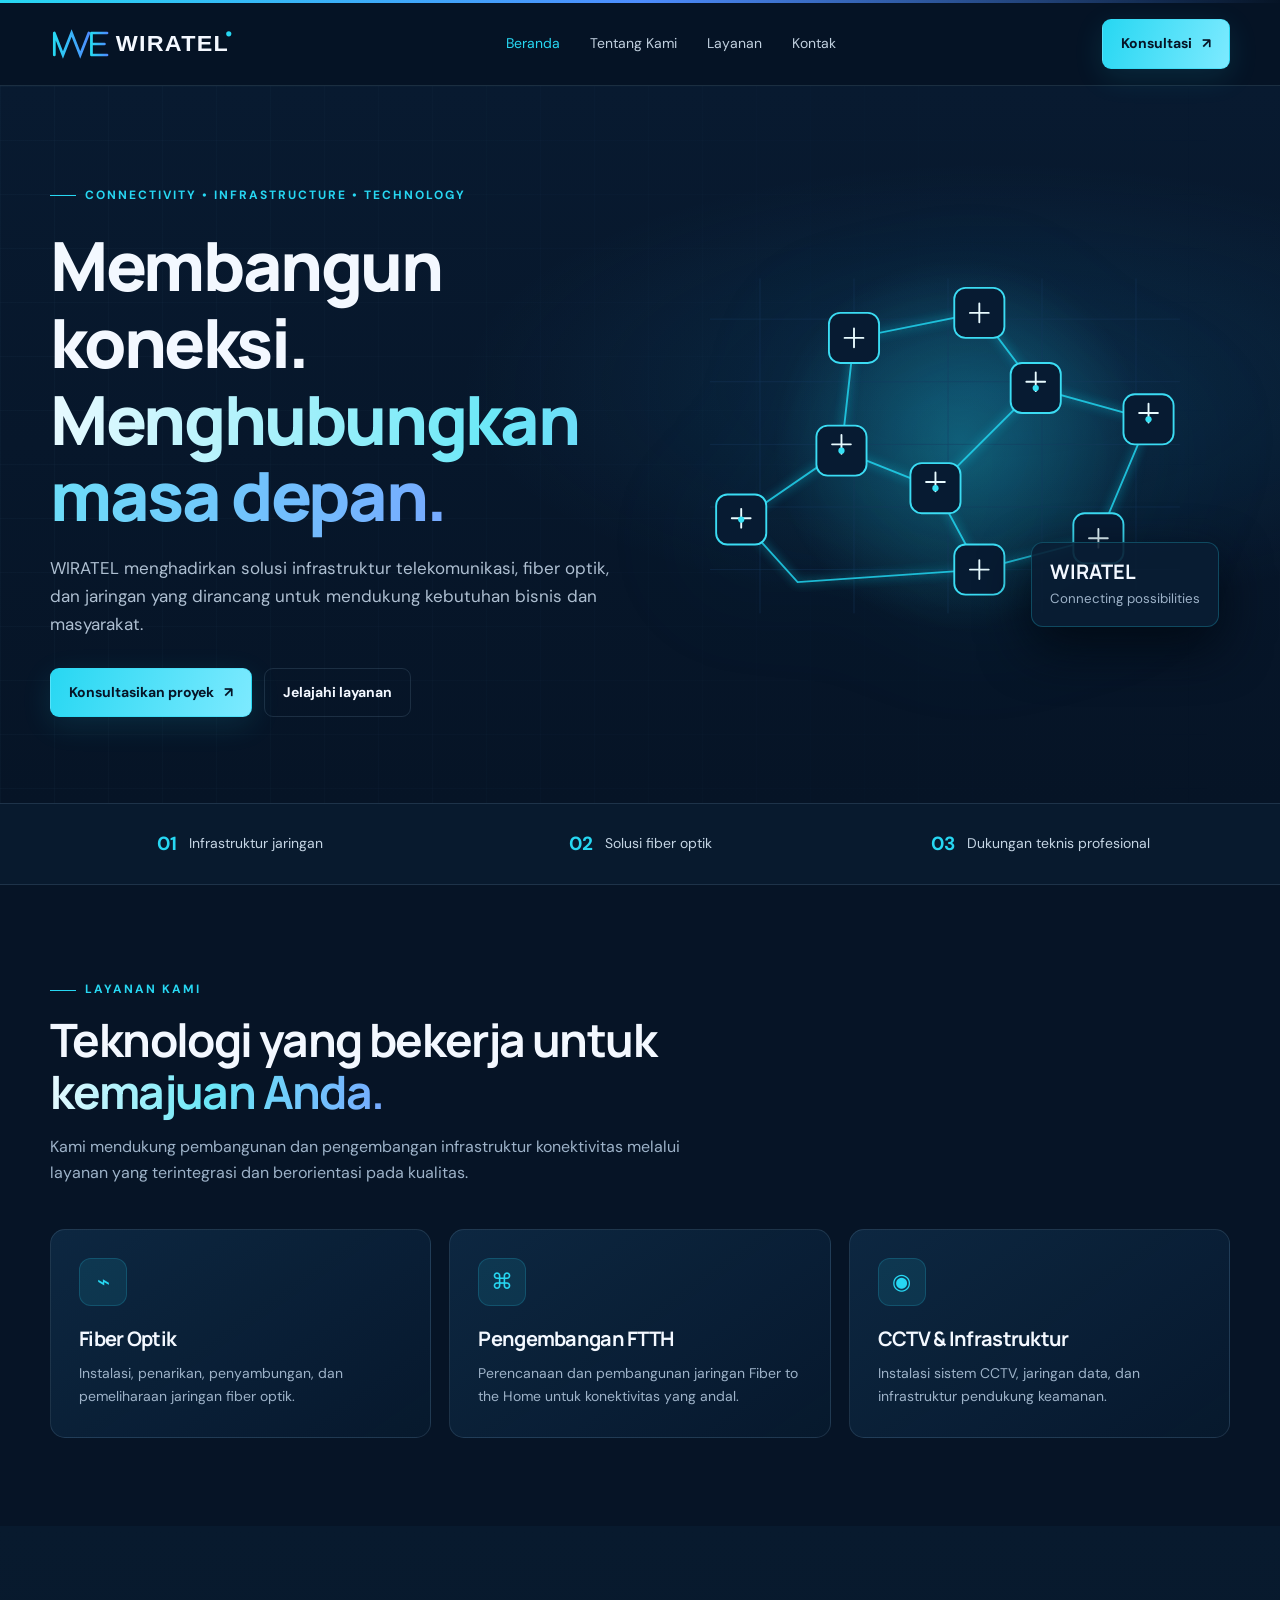
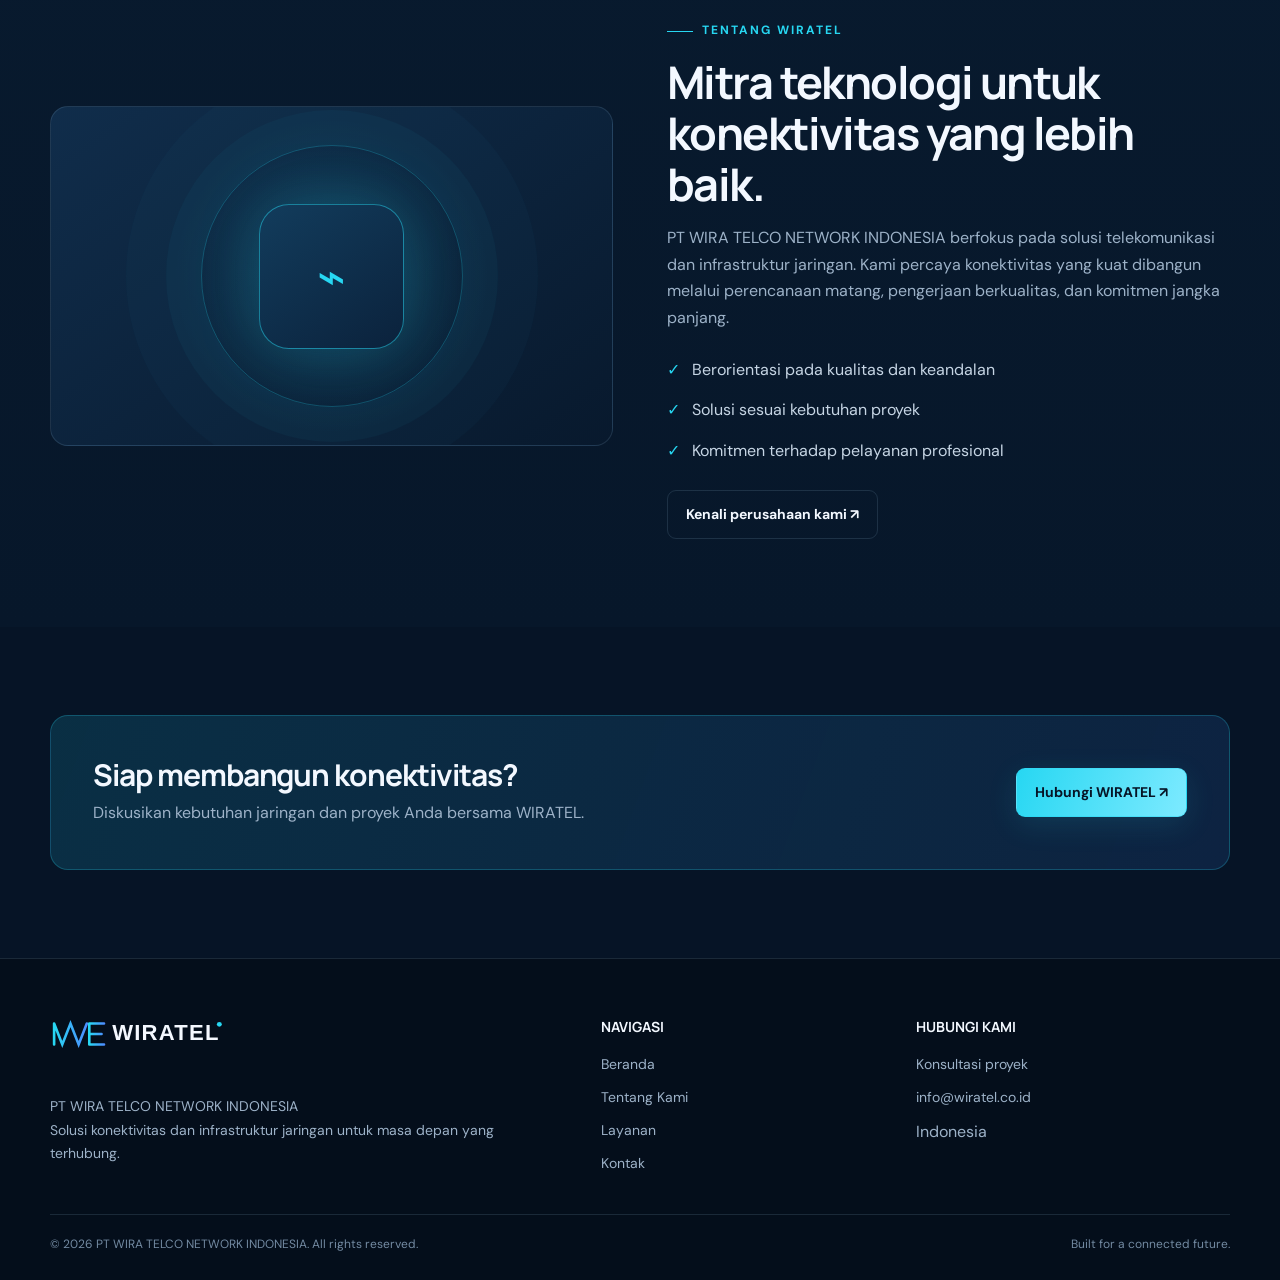
==== index.html @ cbdf46b2 "Add files via upload" ====
<!doctype html><html lang="id"><head><meta charset="utf-8"><meta name="viewport" content="width=device-width,initial-scale=1"><meta name="description" content="WIRATEL menyediakan solusi fiber optik, FTTH, CCTV, dan infrastruktur jaringan."><meta name="theme-color" content="#061426"><title>Beranda | WIRATEL</title><link rel="icon" href="assets/favicon.svg" type="image/svg+xml"><link rel="stylesheet" href="assets/style.css"></head><body><div class="topline"></div><header class="header"><div class="container nav"><a class="brand" href="index.html"><img src="assets/logo.svg" alt="WIRATEL"></a><nav class="navlinks" aria-label="Navigasi utama"><a class="active" href="index.html">Beranda</a><a class="" href="tentang-kami.html">Tentang Kami</a><a class="" href="layanan.html">Layanan</a><a class="" href="kontak.html">Kontak</a></nav><a class="nav-cta" href="kontak.html">Konsultasi <span>↗</span></a><button class="menu" aria-label="Buka menu" aria-expanded="false">☰</button></div></header><main><section class="hero"><div class="container hero-grid"><div><div class="eyebrow">Connectivity • Infrastructure • Technology</div><h1>Membangun koneksi.<br><span>Menghubungkan masa depan.</span></h1><p class="hero-copy">WIRATEL menghadirkan solusi infrastruktur telekomunikasi, fiber optik, dan jaringan yang dirancang untuk mendukung kebutuhan bisnis dan masyarakat.</p><div class="actions"><a class="btn" href="kontak.html">Konsultasikan proyek <span>↗</span></a><a class="btn secondary" href="layanan.html">Jelajahi layanan</a></div></div><div class="hero-art"><img src="assets/hero-network.svg" alt="Ilustrasi jaringan fiber optik dan konektivitas"><div class="float-card"><strong>WIRATEL</strong><small>Connecting possibilities</small></div></div></div></section><section class="trust"><div class="container trust-row"><div class="trust-item"><b>01</b><span>Infrastruktur jaringan</span></div><div class="trust-item"><b>02</b><span>Solusi fiber optik</span></div><div class="trust-item"><b>03</b><span>Dukungan teknis profesional</span></div></div></section><section class="section"><div class="container"><div class="section-head"><div class="eyebrow">Layanan kami</div><h2>Teknologi yang bekerja untuk <span class="gradient">kemajuan Anda.</span></h2><p>Kami mendukung pembangunan dan pengembangan infrastruktur konektivitas melalui layanan yang terintegrasi dan berorientasi pada kualitas.</p></div><div class="cards"><article class="service-card"><div class="iconbox">⌁</div><h3>Fiber Optik</h3><p>Instalasi, penarikan, penyambungan, dan pemeliharaan jaringan fiber optik.</p></article><article class="service-card"><div class="iconbox">⌘</div><h3>Pengembangan FTTH</h3><p>Perencanaan dan pembangunan jaringan Fiber to the Home untuk konektivitas yang andal.</p></article><article class="service-card"><div class="iconbox">◉</div><h3>CCTV & Infrastruktur</h3><p>Instalasi sistem CCTV, jaringan data, dan infrastruktur pendukung keamanan.</p></article></div></div></section><section class="section alt"><div class="container split"><div class="visual-panel"><div class="orbit">⌁</div></div><div><div class="eyebrow">Tentang WIRATEL</div><h2 style="font-size:clamp(32px,4vw,45px);margin:16px 0">Mitra teknologi untuk konektivitas yang lebih baik.</h2><p class="muted">PT WIRA TELCO NETWORK INDONESIA berfokus pada solusi telekomunikasi dan infrastruktur jaringan. Kami percaya konektivitas yang kuat dibangun melalui perencanaan matang, pengerjaan berkualitas, dan komitmen jangka panjang.</p><div class="checklist"><div class="check"><i>✓</i><span>Berorientasi pada kualitas dan keandalan</span></div><div class="check"><i>✓</i><span>Solusi sesuai kebutuhan proyek</span></div><div class="check"><i>✓</i><span>Komitmen terhadap pelayanan profesional</span></div></div><a class="btn secondary" href="tentang-kami.html">Kenali perusahaan kami ↗</a></div></div></section><section class="section"><div class="container"><div class="cta-band"><div><h2>Siap membangun konektivitas?</h2><p>Diskusikan kebutuhan jaringan dan proyek Anda bersama WIRATEL.</p></div><a class="btn" href="kontak.html">Hubungi WIRATEL ↗</a></div></div></section></main><footer class="footer"><div class="container"><div class="footer-grid"><div><img class="footer-logo" src="assets/logo.svg" alt="WIRATEL"><p>PT WIRA TELCO NETWORK INDONESIA<br>Solusi konektivitas dan infrastruktur jaringan untuk masa depan yang terhubung.</p></div><div><h4>NAVIGASI</h4><div class="footer-links"><a href="index.html">Beranda</a><a href="tentang-kami.html">Tentang Kami</a><a href="layanan.html">Layanan</a><a href="kontak.html">Kontak</a></div></div><div><h4>HUBUNGI KAMI</h4><div class="footer-links"><a href="kontak.html">Konsultasi proyek</a><a href="mailto:info@wiratel.co.id">info@wiratel.co.id</a><span class="muted">Indonesia</span></div></div></div><div class="copyright"><span>© <span data-year></span> PT WIRA TELCO NETWORK INDONESIA. All rights reserved.</span><span>Built for a connected future.</span></div></div></footer><script src="assets/script.js"></script></body></html>
---- assets/style.css ----
@import url('https://fonts.googleapis.com/css2?family=DM+Sans:wght@400;500;600;700&family=Manrope:wght@400;500;600;700;800&display=swap');
:root{--bg:#061426;--bg2:#091d34;--panel:#0d2540;--line:rgba(164,205,235,.14);--text:#f3f8ff;--muted:#9db2c8;--cyan:#27d7f2;--blue:#4d8dff;--max:1180px}
*{box-sizing:border-box}html{scroll-behavior:smooth}body{margin:0;background:var(--bg);color:var(--text);font-family:'DM Sans',sans-serif;line-height:1.65}a{color:inherit;text-decoration:none}button{font:inherit}.container{width:min(var(--max),calc(100% - 44px));margin:auto}.topline{height:3px;background:linear-gradient(90deg,var(--cyan),var(--blue),transparent)}.header{position:sticky;top:0;z-index:20;background:rgba(6,20,38,.88);backdrop-filter:blur(18px);border-bottom:1px solid var(--line)}.nav{height:82px;display:flex;align-items:center;justify-content:space-between;gap:24px}.brand img{width:190px;display:block}.navlinks{display:flex;align-items:center;gap:30px;color:#c1d0df;font-size:14px}.navlinks a{transition:.2s}.navlinks a:hover,.navlinks a.active{color:var(--cyan)}.nav-cta,.btn{display:inline-flex;align-items:center;justify-content:center;gap:10px;border:1px solid rgba(39,215,242,.42);border-radius:9px;padding:12px 18px;color:#061426;background:linear-gradient(110deg,var(--cyan),#7deaff);font-weight:700;font-size:14px;box-shadow:0 8px 30px rgba(39,215,242,.12);transition:.25s}.nav-cta:hover,.btn:hover{transform:translateY(-2px);box-shadow:0 12px 32px rgba(39,215,242,.2)}.btn.secondary{background:transparent;color:var(--text);border-color:var(--line);box-shadow:none}.menu{display:none;background:none;border:1px solid var(--line);color:white;border-radius:8px;padding:9px}.hero{position:relative;overflow:hidden;padding:92px 0 86px;background:radial-gradient(ellipse at 78% 42%,rgba(23,110,163,.22),transparent 38%),linear-gradient(180deg,#081a30,#061426)}.hero:before{content:"";position:absolute;inset:0;background-image:linear-gradient(rgba(115,169,210,.035) 1px,transparent 1px),linear-gradient(90deg,rgba(115,169,210,.035) 1px,transparent 1px);background-size:54px 54px;mask-image:linear-gradient(90deg,black,transparent)}.hero-grid{position:relative;display:grid;grid-template-columns:1.02fr .98fr;align-items:center;gap:28px}.eyebrow{display:inline-flex;align-items:center;gap:9px;color:var(--cyan);font-size:12px;letter-spacing:2px;text-transform:uppercase;font-weight:700}.eyebrow:before{content:"";width:26px;height:1px;background:var(--cyan)}h1,h2,h3{font-family:'Manrope',sans-serif;line-height:1.13;margin:0 0 20px;letter-spacing:-.035em}h1{font-size:clamp(42px,5.3vw,68px);font-weight:800;margin-top:22px}h1 span,.gradient{background:linear-gradient(100deg,#eafaff 0%,#6be8f7 48%,#76a9ff 100%);-webkit-background-clip:text;background-clip:text;color:transparent}.hero-copy{font-size:17px;color:#aebfd1;max-width:570px;margin:0 0 30px}.actions{display:flex;flex-wrap:wrap;gap:12px}.hero-art{position:relative}.hero-art img{width:100%;display:block;filter:drop-shadow(0 20px 60px rgba(20,175,220,.13))}.float-card{position:absolute;right:2%;bottom:6%;padding:15px 18px;background:rgba(9,29,52,.9);border:1px solid rgba(39,215,242,.24);border-radius:12px;box-shadow:0 20px 50px #020b16}.float-card strong{display:block;font:700 20px Manrope}.float-card small{color:var(--muted)}.trust{border-top:1px solid var(--line);border-bottom:1px solid var(--line);background:#081a2e}.trust-row{display:grid;grid-template-columns:repeat(3,1fr);gap:20px;padding:24px 0}.trust-item{display:flex;align-items:center;justify-content:center;gap:12px;color:#c5d5e4;font-size:14px}.trust-item b{color:var(--cyan);font-size:19px}.section{padding:88px 0}.section.alt{background:linear-gradient(180deg,#081a2e,#07172a)}.section-head{max-width:680px;margin-bottom:42px}.section-head h2{font-size:clamp(32px,4vw,46px);margin:14px 0}.section-head p,.muted{color:var(--muted)}.cards{display:grid;grid-template-columns:repeat(3,1fr);gap:18px}.service-card,.value-card{padding:28px;border:1px solid var(--line);border-radius:15px;background:linear-gradient(145deg,rgba(16,47,76,.72),rgba(8,27,48,.7));transition:.25s}.service-card:hover,.value-card:hover{transform:translateY(-5px);border-color:rgba(39,215,242,.45);box-shadow:0 20px 45px rgba(0,0,0,.18)}.iconbox{width:48px;height:48px;border-radius:12px;display:grid;place-items:center;color:var(--cyan);background:rgba(39,215,242,.1);border:1px solid rgba(39,215,242,.18);font-size:22px;margin-bottom:22px}.service-card h3,.value-card h3{font-size:20px;margin-bottom:12px}.service-card p,.value-card p{color:var(--muted);font-size:14px;margin:0}.split{display:grid;grid-template-columns:1fr 1fr;gap:54px;align-items:center}.visual-panel{min-height:340px;border-radius:18px;border:1px solid var(--line);background:radial-gradient(circle at 50% 50%,rgba(39,215,242,.16),transparent 48%),linear-gradient(145deg,#102d4b,#08192d);display:grid;place-items:center;position:relative;overflow:hidden}.visual-panel:after{content:"";position:absolute;width:260px;height:260px;border:1px solid rgba(39,215,242,.25);border-radius:50%;box-shadow:0 0 0 35px rgba(39,215,242,.035),0 0 0 75px rgba(39,215,242,.025)}.orbit{z-index:1;width:145px;height:145px;border-radius:30px;display:grid;place-items:center;background:linear-gradient(145deg,#123c5c,#0b223c);border:1px solid rgba(39,215,242,.5);box-shadow:0 0 65px rgba(39,215,242,.2);font-size:48px;color:var(--cyan)}.checklist{display:grid;gap:14px;margin:26px 0}.check{display:flex;gap:12px;color:#c6d5e4}.check i{font-style:normal;color:var(--cyan)}.page-hero{padding:76px 0 68px;background:radial-gradient(ellipse at 80% 0%,rgba(31,136,180,.2),transparent 42%),#081a30;border-bottom:1px solid var(--line)}.page-hero h1{font-size:clamp(38px,5vw,58px);margin:16px 0}.page-hero p{max-width:690px;color:var(--muted);font-size:17px}.about-grid{display:grid;grid-template-columns:1.1fr .9fr;gap:45px;align-items:start}.stats{display:grid;grid-template-columns:repeat(2,1fr);gap:12px}.stat{padding:23px;border:1px solid var(--line);border-radius:12px;background:rgba(13,37,64,.65)}.stat strong{display:block;color:var(--cyan);font:800 27px Manrope}.stat span{font-size:13px;color:var(--muted)}.contact-grid{display:grid;grid-template-columns:.9fr 1.1fr;gap:22px}.contact-panel{padding:30px;border:1px solid var(--line);border-radius:15px;background:linear-gradient(145deg,#0d2945,#081a2e)}.contact-line{padding:16px 0;border-bottom:1px solid var(--line)}.contact-line:last-child{border:0}.contact-line small{display:block;color:var(--muted);margin-bottom:4px}.contact-line a{color:var(--cyan)}.cta-band{padding:42px;border-radius:18px;background:linear-gradient(110deg,rgba(23,133,165,.24),rgba(50,104,190,.18));border:1px solid rgba(39,215,242,.24);display:flex;align-items:center;justify-content:space-between;gap:25px}.cta-band h2{font-size:30px;margin:0 0 8px}.cta-band p{margin:0;color:var(--muted)}.footer{padding:54px 0 25px;background:#040e1b;border-top:1px solid var(--line)}.footer-grid{display:grid;grid-template-columns:1.3fr .7fr .8fr;gap:40px;padding-bottom:35px}.footer-logo{width:180px;margin-bottom:18px}.footer p,.footer a{color:var(--muted);font-size:14px}.footer h4{font:700 14px Manrope;margin:4px 0 17px}.footer-links{display:grid;gap:10px}.copyright{border-top:1px solid var(--line);padding-top:20px;color:#738aa2;font-size:12px;display:flex;justify-content:space-between;gap:15px}.mobile-only{display:none}
@media(max-width:850px){.navlinks{gap:16px}.nav-cta{display:none}.hero-grid,.split,.about-grid,.contact-grid{grid-template-columns:1fr}.hero{padding:68px 0}.hero-art{max-width:620px;margin:0 auto}.cards{grid-template-columns:repeat(2,1fr)}.footer-grid{grid-template-columns:1fr 1fr}.footer-grid>div:first-child{grid-column:1/-1}}
@media(max-width:620px){.container{width:min(100% - 32px,var(--max))}.nav{height:70px}.brand img{width:160px}.menu{display:block}.navlinks{display:none;position:absolute;top:70px;left:0;right:0;padding:18px 22px 22px;background:#07182b;border-bottom:1px solid var(--line);flex-direction:column;align-items:flex-start;gap:16px}.navlinks.open{display:flex}.hero{padding:55px 0 50px}h1{font-size:43px}.hero-copy{font-size:15px}.trust-row{grid-template-columns:1fr;gap:13px}.trust-item{justify-content:flex-start}.section{padding:64px 0}.cards{grid-template-columns:1fr}.cta-band{padding:28px;align-items:flex-start;flex-direction:column}.footer-grid{grid-template-columns:1fr}.footer-grid>div:first-child{grid-column:auto}.copyright{flex-direction:column}.stats{grid-template-columns:1fr 1fr}}
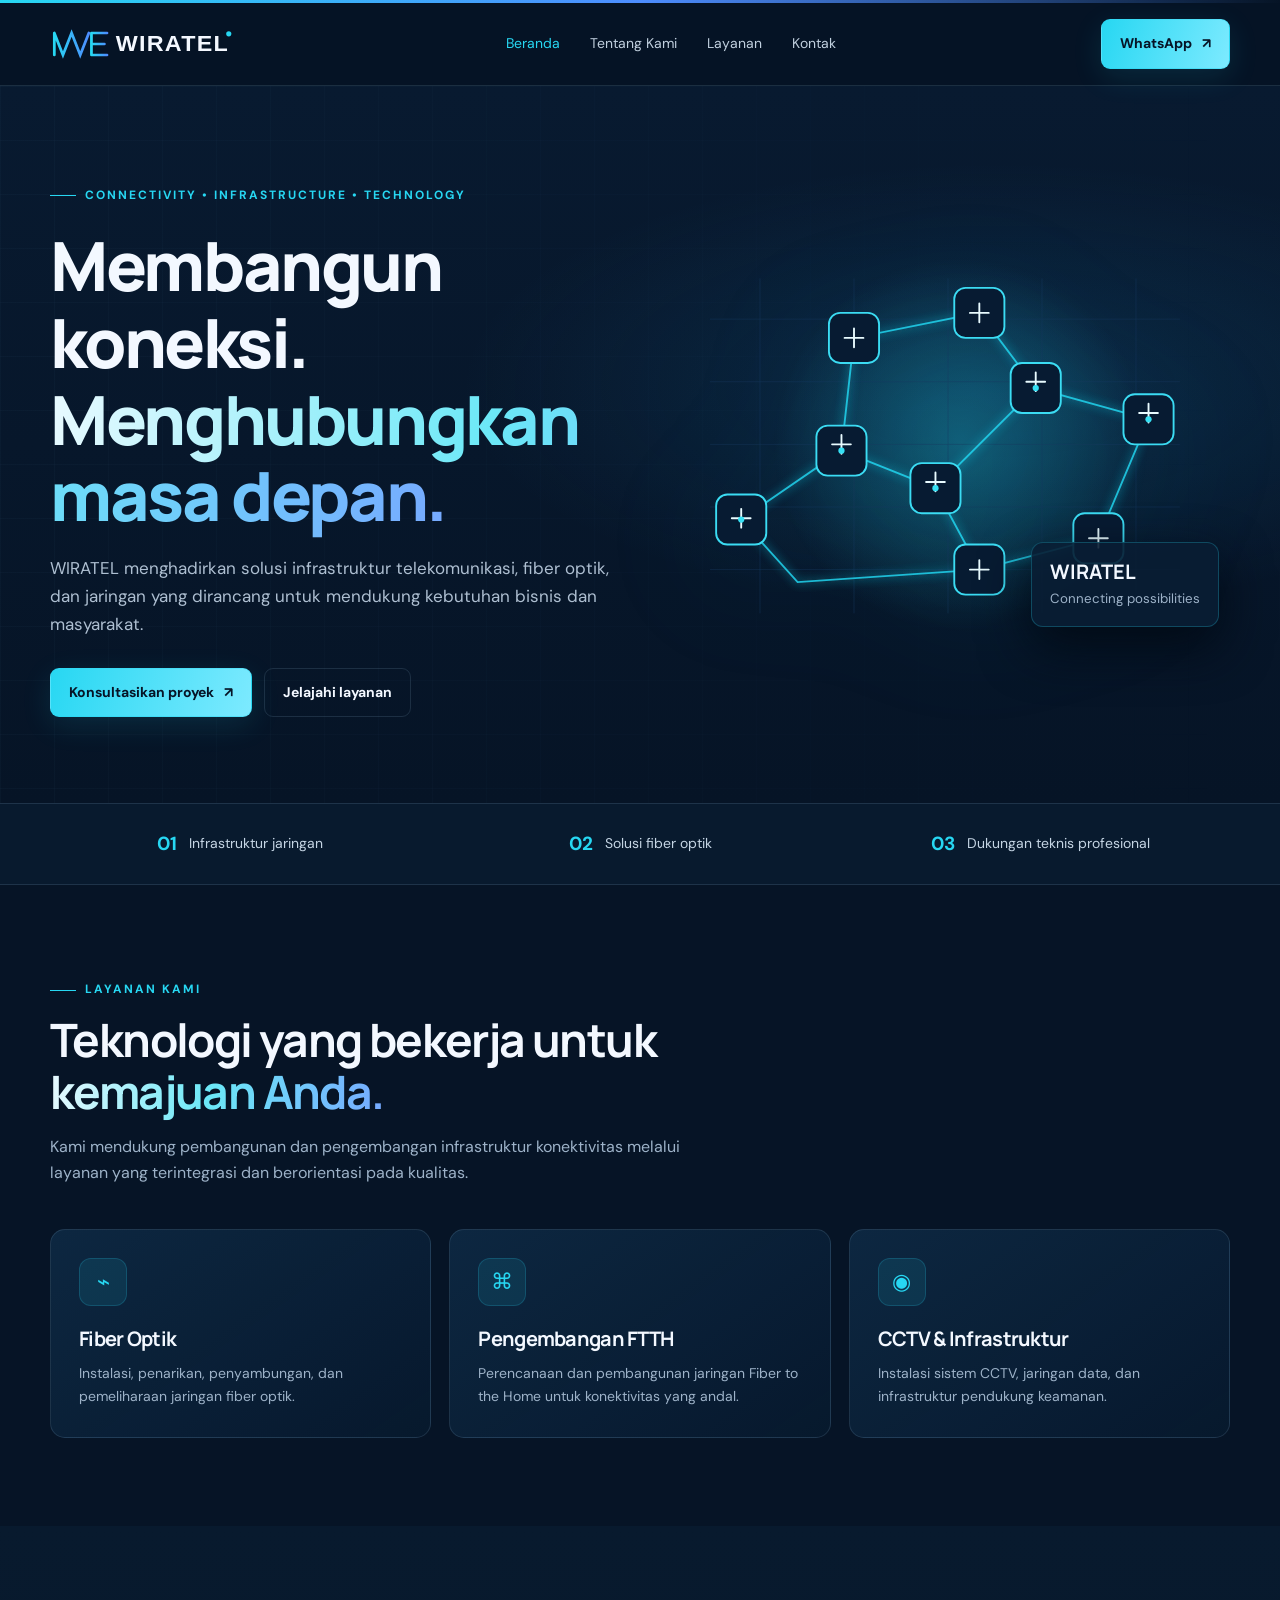
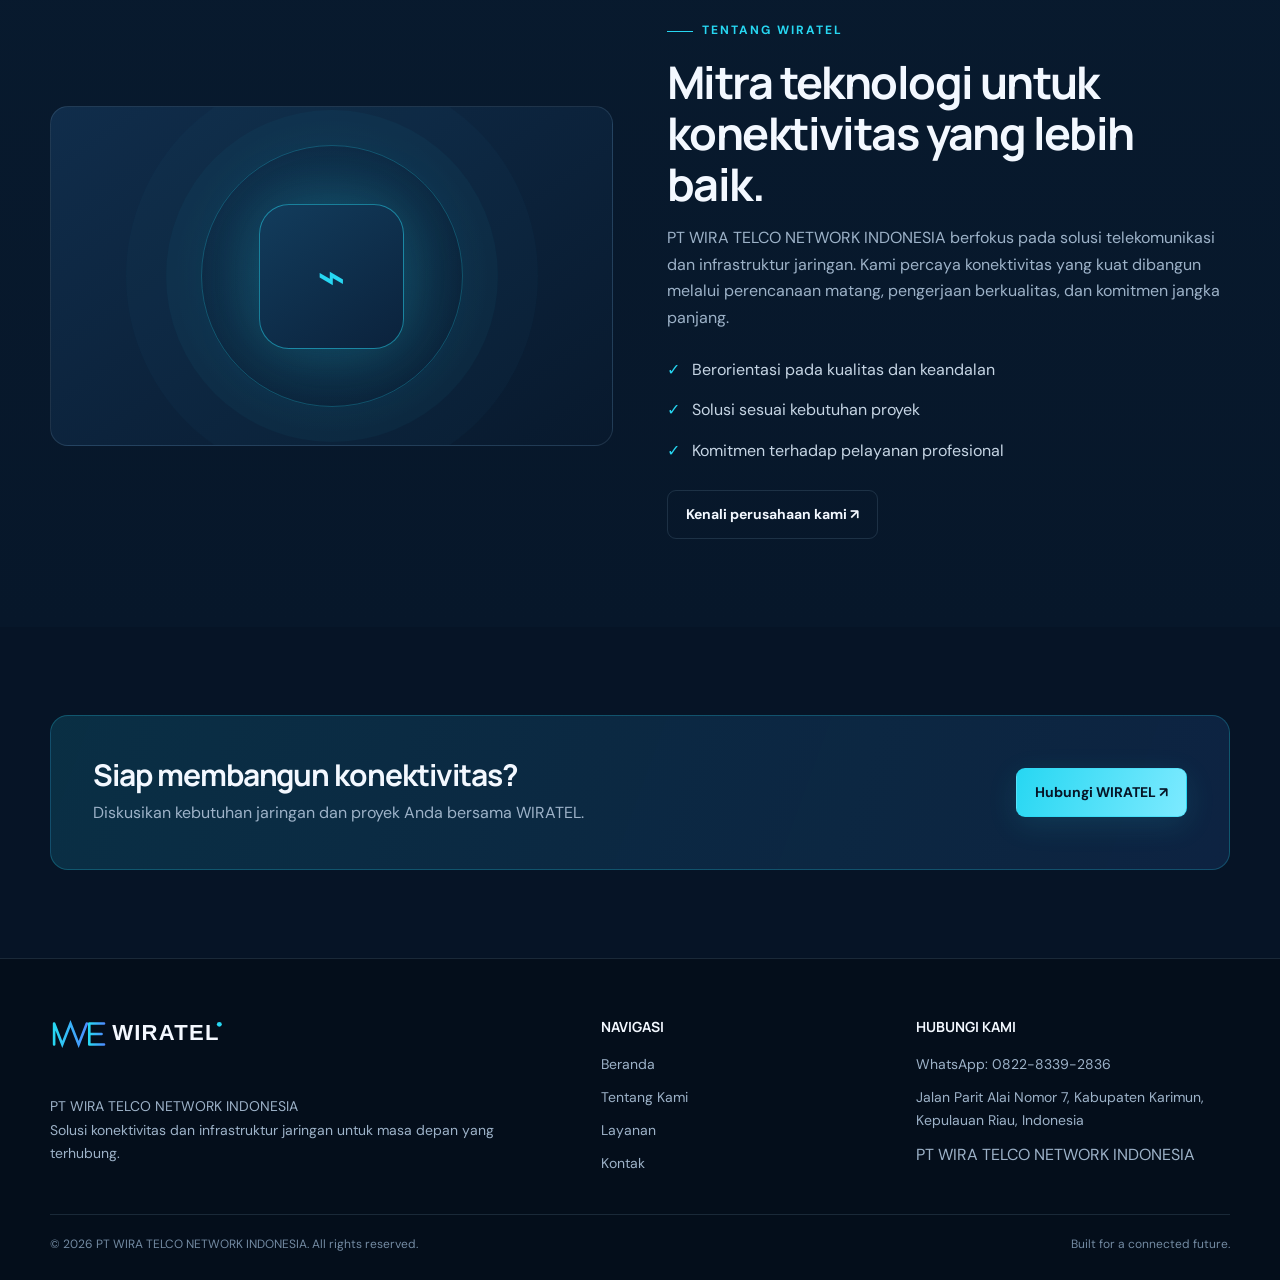
==== commit ffd05a99: "Add files via upload" ====
--- a/index.html
+++ b/index.html
@@ -1 +1 @@
-<!doctype html><html lang="id"><head><meta charset="utf-8"><meta name="viewport" content="width=device-width,initial-scale=1"><meta name="description" content="WIRATEL menyediakan solusi fiber optik, FTTH, CCTV, dan infrastruktur jaringan."><meta name="theme-color" content="#061426"><title>Beranda | WIRATEL</title><link rel="icon" href="assets/favicon.svg" type="image/svg+xml"><link rel="stylesheet" href="assets/style.css"></head><body><div class="topline"></div><header class="header"><div class="container nav"><a class="brand" href="index.html"><img src="assets/logo.svg" alt="WIRATEL"></a><nav class="navlinks" aria-label="Navigasi utama"><a class="active" href="index.html">Beranda</a><a class="" href="tentang-kami.html">Tentang Kami</a><a class="" href="layanan.html">Layanan</a><a class="" href="kontak.html">Kontak</a></nav><a class="nav-cta" href="kontak.html">Konsultasi <span>↗</span></a><button class="menu" aria-label="Buka menu" aria-expanded="false">☰</button></div></header><main><section class="hero"><div class="container hero-grid"><div><div class="eyebrow">Connectivity • Infrastructure • Technology</div><h1>Membangun koneksi.<br><span>Menghubungkan masa depan.</span></h1><p class="hero-copy">WIRATEL menghadirkan solusi infrastruktur telekomunikasi, fiber optik, dan jaringan yang dirancang untuk mendukung kebutuhan bisnis dan masyarakat.</p><div class="actions"><a class="btn" href="kontak.html">Konsultasikan proyek <span>↗</span></a><a class="btn secondary" href="layanan.html">Jelajahi layanan</a></div></div><div class="hero-art"><img src="assets/hero-network.svg" alt="Ilustrasi jaringan fiber optik dan konektivitas"><div class="float-card"><strong>WIRATEL</strong><small>Connecting possibilities</small></div></div></div></section><section class="trust"><div class="container trust-row"><div class="trust-item"><b>01</b><span>Infrastruktur jaringan</span></div><div class="trust-item"><b>02</b><span>Solusi fiber optik</span></div><div class="trust-item"><b>03</b><span>Dukungan teknis profesional</span></div></div></section><section class="section"><div class="container"><div class="section-head"><div class="eyebrow">Layanan kami</div><h2>Teknologi yang bekerja untuk <span class="gradient">kemajuan Anda.</span></h2><p>Kami mendukung pembangunan dan pengembangan infrastruktur konektivitas melalui layanan yang terintegrasi dan berorientasi pada kualitas.</p></div><div class="cards"><article class="service-card"><div class="iconbox">⌁</div><h3>Fiber Optik</h3><p>Instalasi, penarikan, penyambungan, dan pemeliharaan jaringan fiber optik.</p></article><article class="service-card"><div class="iconbox">⌘</div><h3>Pengembangan FTTH</h3><p>Perencanaan dan pembangunan jaringan Fiber to the Home untuk konektivitas yang andal.</p></article><article class="service-card"><div class="iconbox">◉</div><h3>CCTV & Infrastruktur</h3><p>Instalasi sistem CCTV, jaringan data, dan infrastruktur pendukung keamanan.</p></article></div></div></section><section class="section alt"><div class="container split"><div class="visual-panel"><div class="orbit">⌁</div></div><div><div class="eyebrow">Tentang WIRATEL</div><h2 style="font-size:clamp(32px,4vw,45px);margin:16px 0">Mitra teknologi untuk konektivitas yang lebih baik.</h2><p class="muted">PT WIRA TELCO NETWORK INDONESIA berfokus pada solusi telekomunikasi dan infrastruktur jaringan. Kami percaya konektivitas yang kuat dibangun melalui perencanaan matang, pengerjaan berkualitas, dan komitmen jangka panjang.</p><div class="checklist"><div class="check"><i>✓</i><span>Berorientasi pada kualitas dan keandalan</span></div><div class="check"><i>✓</i><span>Solusi sesuai kebutuhan proyek</span></div><div class="check"><i>✓</i><span>Komitmen terhadap pelayanan profesional</span></div></div><a class="btn secondary" href="tentang-kami.html">Kenali perusahaan kami ↗</a></div></div></section><section class="section"><div class="container"><div class="cta-band"><div><h2>Siap membangun konektivitas?</h2><p>Diskusikan kebutuhan jaringan dan proyek Anda bersama WIRATEL.</p></div><a class="btn" href="kontak.html">Hubungi WIRATEL ↗</a></div></div></section></main><footer class="footer"><div class="container"><div class="footer-grid"><div><img class="footer-logo" src="assets/logo.svg" alt="WIRATEL"><p>PT WIRA TELCO NETWORK INDONESIA<br>Solusi konektivitas dan infrastruktur jaringan untuk masa depan yang terhubung.</p></div><div><h4>NAVIGASI</h4><div class="footer-links"><a href="index.html">Beranda</a><a href="tentang-kami.html">Tentang Kami</a><a href="layanan.html">Layanan</a><a href="kontak.html">Kontak</a></div></div><div><h4>HUBUNGI KAMI</h4><div class="footer-links"><a href="kontak.html">Konsultasi proyek</a><a href="mailto:info@wiratel.co.id">info@wiratel.co.id</a><span class="muted">Indonesia</span></div></div></div><div class="copyright"><span>© <span data-year></span> PT WIRA TELCO NETWORK INDONESIA. All rights reserved.</span><span>Built for a connected future.</span></div></div></footer><script src="assets/script.js"></script></body></html>+<!doctype html><html lang="id"><head><meta charset="utf-8"><meta name="viewport" content="width=device-width,initial-scale=1"><meta name="description" content="WIRATEL menyediakan solusi fiber optik, FTTH, CCTV, dan infrastruktur jaringan."><meta name="theme-color" content="#061426"><title>Beranda | WIRATEL</title><link rel="icon" href="assets/favicon.svg" type="image/svg+xml"><link rel="stylesheet" href="assets/style.css"></head><body><div class="topline"></div><header class="header"><div class="container nav"><a class="brand" href="index.html"><img src="assets/logo.svg" alt="WIRATEL"></a><nav class="navlinks" aria-label="Navigasi utama"><a class="active" href="index.html">Beranda</a><a class="" href="tentang-kami.html">Tentang Kami</a><a class="" href="layanan.html">Layanan</a><a class="" href="kontak.html">Kontak</a></nav><a class="nav-cta" href="https://wa.me/6282283392836" target="_blank" rel="noopener">WhatsApp <span>↗</span></a><button class="menu" aria-label="Buka menu" aria-expanded="false">☰</button></div></header><main><section class="hero"><div class="container hero-grid"><div><div class="eyebrow">Connectivity • Infrastructure • Technology</div><h1>Membangun koneksi.<br><span>Menghubungkan masa depan.</span></h1><p class="hero-copy">WIRATEL menghadirkan solusi infrastruktur telekomunikasi, fiber optik, dan jaringan yang dirancang untuk mendukung kebutuhan bisnis dan masyarakat.</p><div class="actions"><a class="btn" href="kontak.html">Konsultasikan proyek <span>↗</span></a><a class="btn secondary" href="layanan.html">Jelajahi layanan</a></div></div><div class="hero-art"><img src="assets/hero-network.svg" alt="Ilustrasi jaringan fiber optik dan konektivitas"><div class="float-card"><strong>WIRATEL</strong><small>Connecting possibilities</small></div></div></div></section><section class="trust"><div class="container trust-row"><div class="trust-item"><b>01</b><span>Infrastruktur jaringan</span></div><div class="trust-item"><b>02</b><span>Solusi fiber optik</span></div><div class="trust-item"><b>03</b><span>Dukungan teknis profesional</span></div></div></section><section class="section"><div class="container"><div class="section-head"><div class="eyebrow">Layanan kami</div><h2>Teknologi yang bekerja untuk <span class="gradient">kemajuan Anda.</span></h2><p>Kami mendukung pembangunan dan pengembangan infrastruktur konektivitas melalui layanan yang terintegrasi dan berorientasi pada kualitas.</p></div><div class="cards"><article class="service-card"><div class="iconbox">⌁</div><h3>Fiber Optik</h3><p>Instalasi, penarikan, penyambungan, dan pemeliharaan jaringan fiber optik.</p></article><article class="service-card"><div class="iconbox">⌘</div><h3>Pengembangan FTTH</h3><p>Perencanaan dan pembangunan jaringan Fiber to the Home untuk konektivitas yang andal.</p></article><article class="service-card"><div class="iconbox">◉</div><h3>CCTV & Infrastruktur</h3><p>Instalasi sistem CCTV, jaringan data, dan infrastruktur pendukung keamanan.</p></article></div></div></section><section class="section alt"><div class="container split"><div class="visual-panel"><div class="orbit">⌁</div></div><div><div class="eyebrow">Tentang WIRATEL</div><h2 style="font-size:clamp(32px,4vw,45px);margin:16px 0">Mitra teknologi untuk konektivitas yang lebih baik.</h2><p class="muted">PT WIRA TELCO NETWORK INDONESIA berfokus pada solusi telekomunikasi dan infrastruktur jaringan. Kami percaya konektivitas yang kuat dibangun melalui perencanaan matang, pengerjaan berkualitas, dan komitmen jangka panjang.</p><div class="checklist"><div class="check"><i>✓</i><span>Berorientasi pada kualitas dan keandalan</span></div><div class="check"><i>✓</i><span>Solusi sesuai kebutuhan proyek</span></div><div class="check"><i>✓</i><span>Komitmen terhadap pelayanan profesional</span></div></div><a class="btn secondary" href="tentang-kami.html">Kenali perusahaan kami ↗</a></div></div></section><section class="section"><div class="container"><div class="cta-band"><div><h2>Siap membangun konektivitas?</h2><p>Diskusikan kebutuhan jaringan dan proyek Anda bersama WIRATEL.</p></div><a class="btn" href="kontak.html">Hubungi WIRATEL ↗</a></div></div></section></main><footer class="footer"><div class="container"><div class="footer-grid"><div><img class="footer-logo" src="assets/logo.svg" alt="WIRATEL"><p>PT WIRA TELCO NETWORK INDONESIA<br>Solusi konektivitas dan infrastruktur jaringan untuk masa depan yang terhubung.</p></div><div><h4>NAVIGASI</h4><div class="footer-links"><a href="index.html">Beranda</a><a href="tentang-kami.html">Tentang Kami</a><a href="layanan.html">Layanan</a><a href="kontak.html">Kontak</a></div></div><div><h4>HUBUNGI KAMI</h4><div class="footer-links"><a href="https://wa.me/6282283392836" target="_blank" rel="noopener">WhatsApp: 0822-8339-2836</a><a href="kontak.html">Jalan Parit Alai Nomor 7, Kabupaten Karimun, Kepulauan Riau, Indonesia</a><span class="muted">PT WIRA TELCO NETWORK INDONESIA</span></div></div></div><div class="copyright"><span>© <span data-year></span> PT WIRA TELCO NETWORK INDONESIA. All rights reserved.</span><span>Built for a connected future.</span></div></div></footer><script src="assets/script.js"></script></body></html>
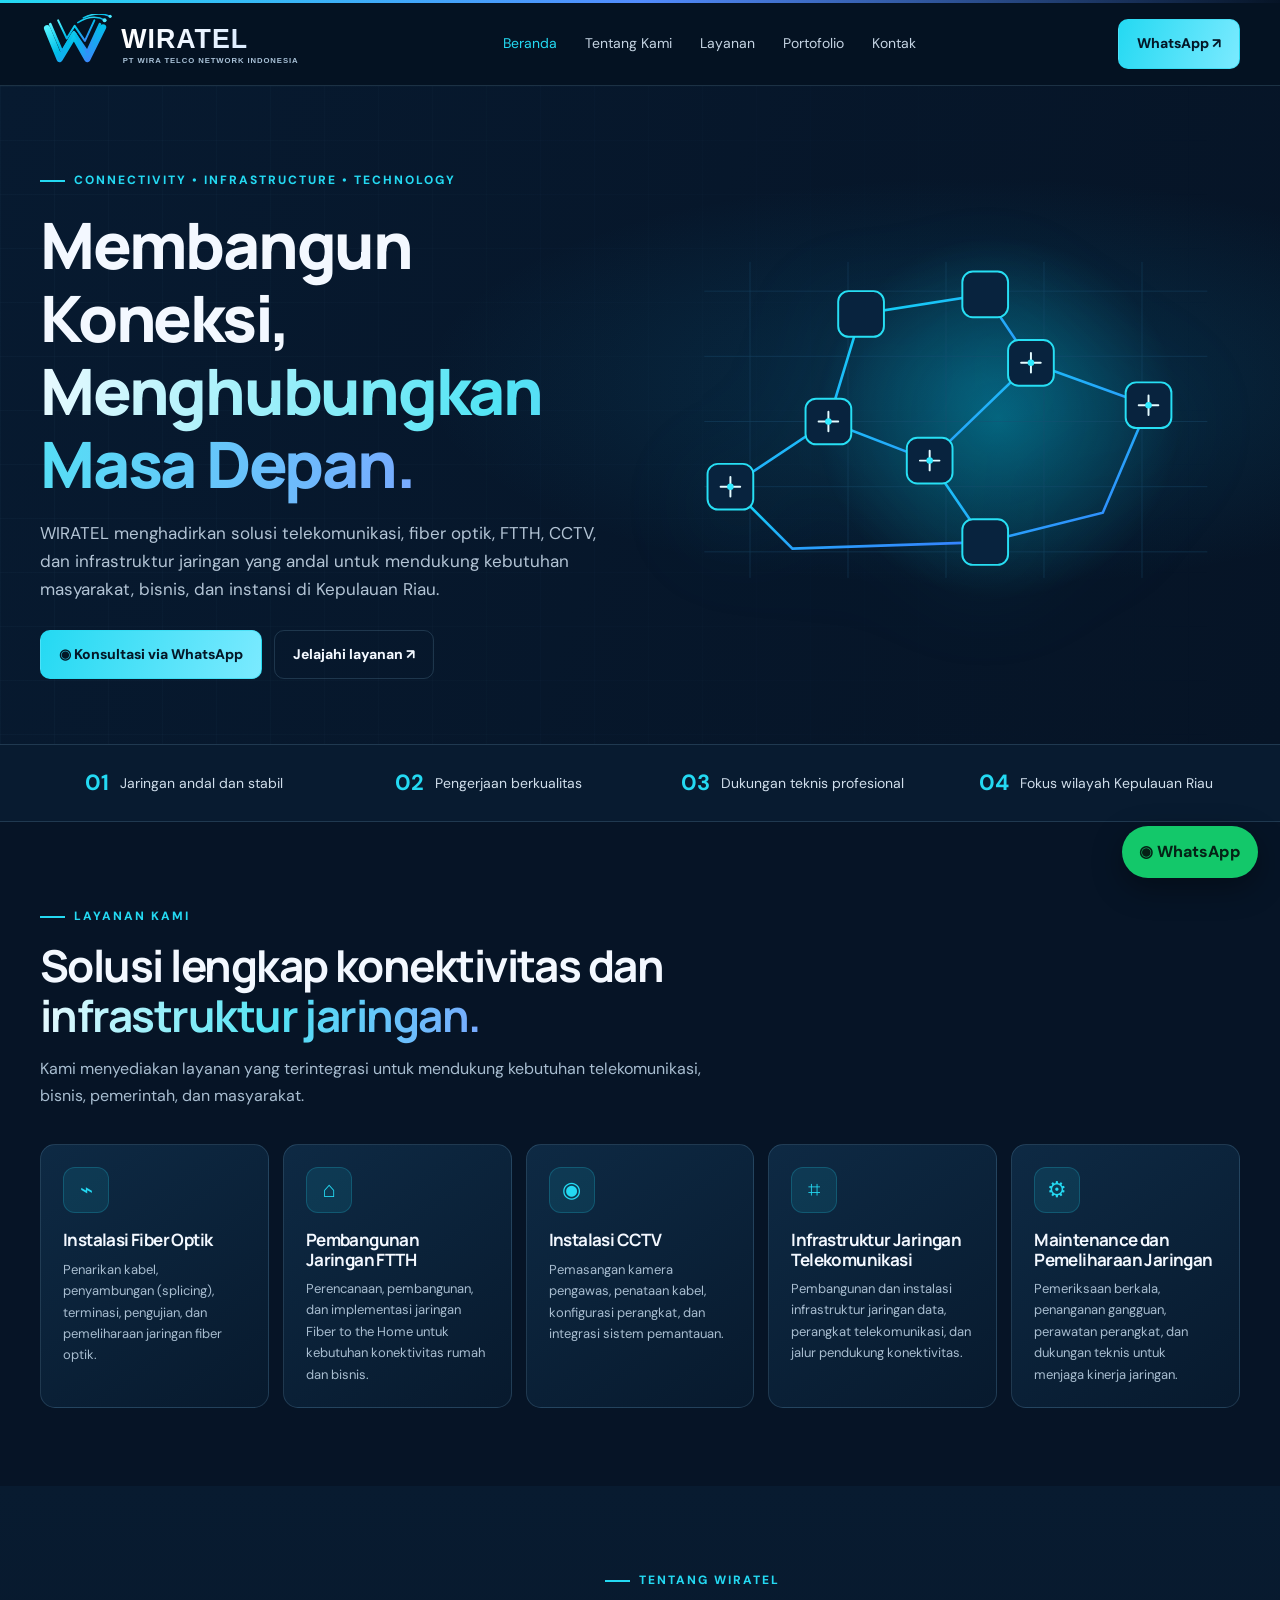
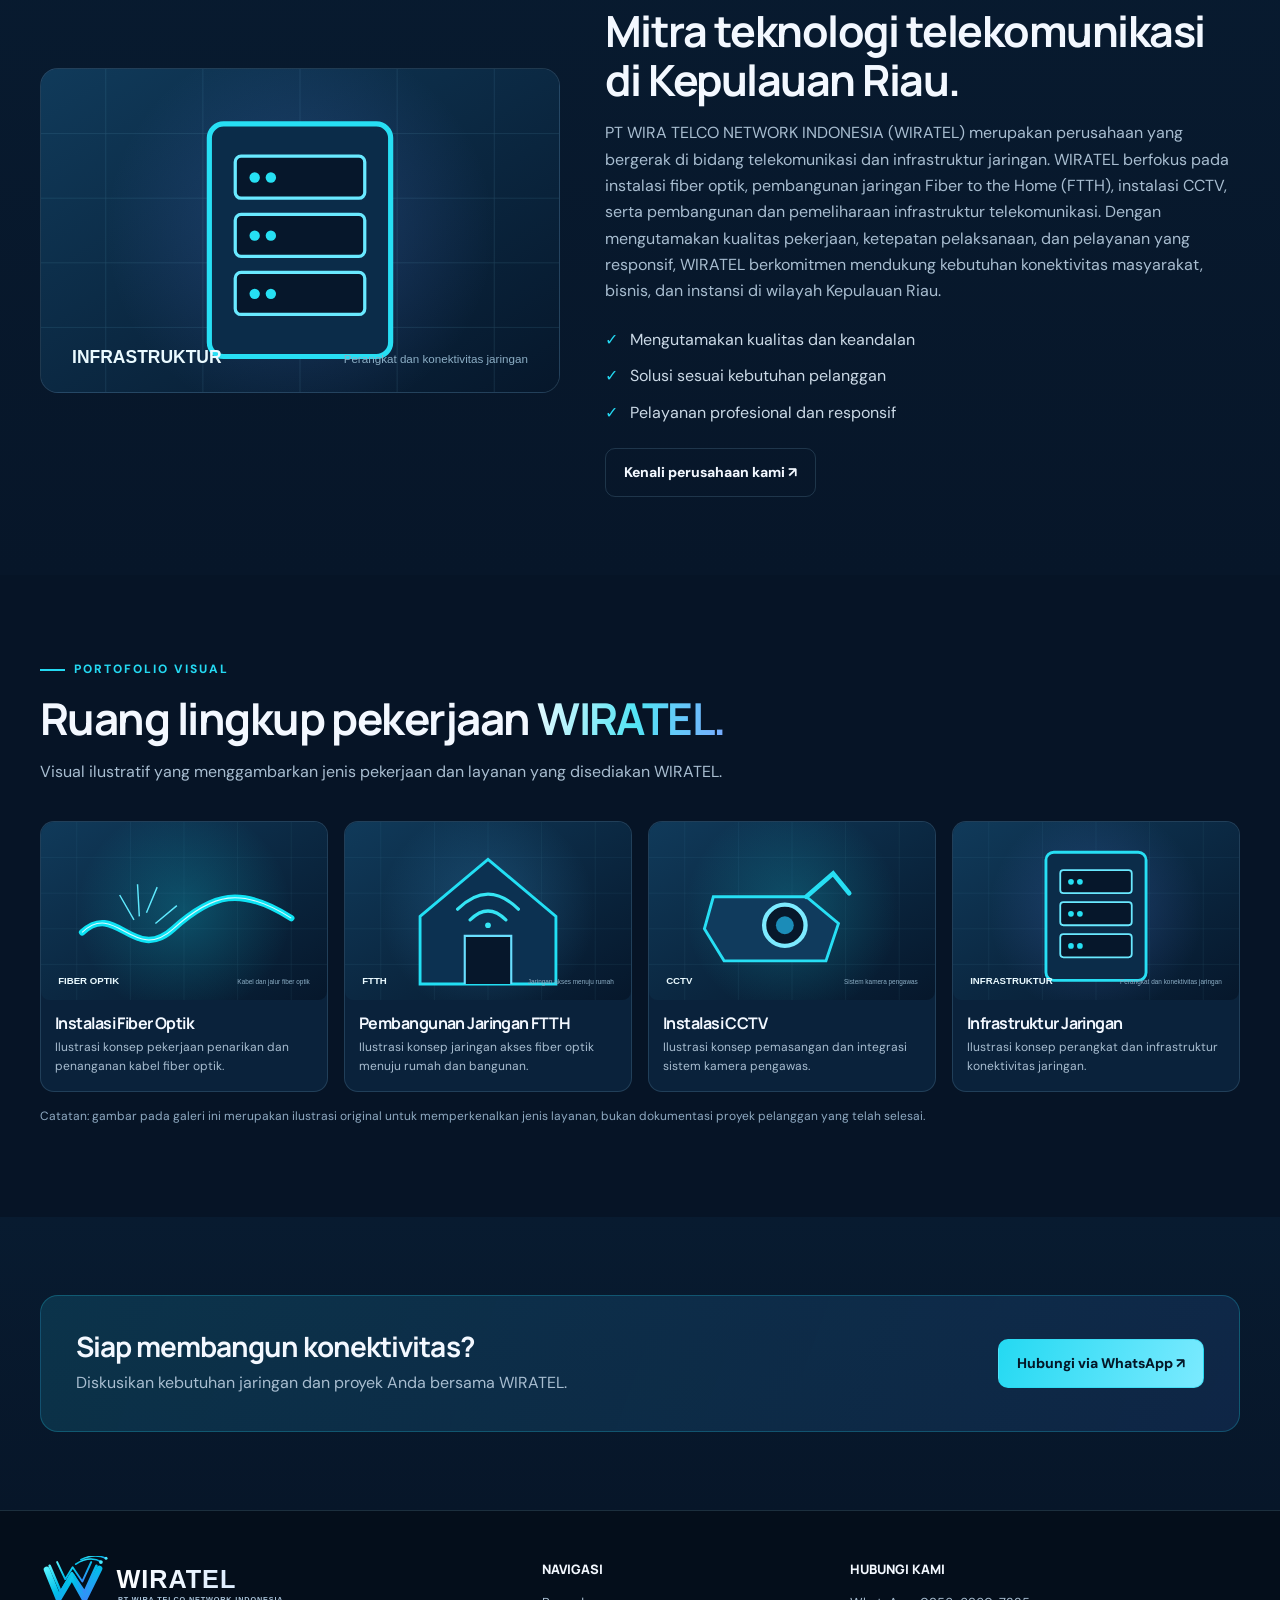
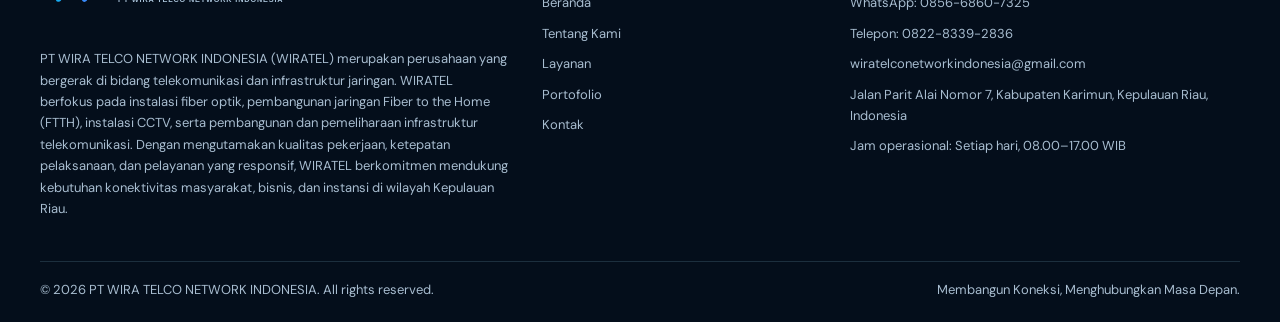
==== commit 762618a5: "Add files via upload" ====
--- a/index.html
+++ b/index.html
@@ -1 +1 @@
-<!doctype html><html lang="id"><head><meta charset="utf-8"><meta name="viewport" content="width=device-width,initial-scale=1"><meta name="description" content="WIRATEL menyediakan solusi fiber optik, FTTH, CCTV, dan infrastruktur jaringan."><meta name="theme-color" content="#061426"><title>Beranda | WIRATEL</title><link rel="icon" href="assets/favicon.svg" type="image/svg+xml"><link rel="stylesheet" href="assets/style.css"></head><body><div class="topline"></div><header class="header"><div class="container nav"><a class="brand" href="index.html"><img src="assets/logo.svg" alt="WIRATEL"></a><nav class="navlinks" aria-label="Navigasi utama"><a class="active" href="index.html">Beranda</a><a class="" href="tentang-kami.html">Tentang Kami</a><a class="" href="layanan.html">Layanan</a><a class="" href="kontak.html">Kontak</a></nav><a class="nav-cta" href="https://wa.me/6282283392836" target="_blank" rel="noopener">WhatsApp <span>↗</span></a><button class="menu" aria-label="Buka menu" aria-expanded="false">☰</button></div></header><main><section class="hero"><div class="container hero-grid"><div><div class="eyebrow">Connectivity • Infrastructure • Technology</div><h1>Membangun koneksi.<br><span>Menghubungkan masa depan.</span></h1><p class="hero-copy">WIRATEL menghadirkan solusi infrastruktur telekomunikasi, fiber optik, dan jaringan yang dirancang untuk mendukung kebutuhan bisnis dan masyarakat.</p><div class="actions"><a class="btn" href="kontak.html">Konsultasikan proyek <span>↗</span></a><a class="btn secondary" href="layanan.html">Jelajahi layanan</a></div></div><div class="hero-art"><img src="assets/hero-network.svg" alt="Ilustrasi jaringan fiber optik dan konektivitas"><div class="float-card"><strong>WIRATEL</strong><small>Connecting possibilities</small></div></div></div></section><section class="trust"><div class="container trust-row"><div class="trust-item"><b>01</b><span>Infrastruktur jaringan</span></div><div class="trust-item"><b>02</b><span>Solusi fiber optik</span></div><div class="trust-item"><b>03</b><span>Dukungan teknis profesional</span></div></div></section><section class="section"><div class="container"><div class="section-head"><div class="eyebrow">Layanan kami</div><h2>Teknologi yang bekerja untuk <span class="gradient">kemajuan Anda.</span></h2><p>Kami mendukung pembangunan dan pengembangan infrastruktur konektivitas melalui layanan yang terintegrasi dan berorientasi pada kualitas.</p></div><div class="cards"><article class="service-card"><div class="iconbox">⌁</div><h3>Fiber Optik</h3><p>Instalasi, penarikan, penyambungan, dan pemeliharaan jaringan fiber optik.</p></article><article class="service-card"><div class="iconbox">⌘</div><h3>Pengembangan FTTH</h3><p>Perencanaan dan pembangunan jaringan Fiber to the Home untuk konektivitas yang andal.</p></article><article class="service-card"><div class="iconbox">◉</div><h3>CCTV & Infrastruktur</h3><p>Instalasi sistem CCTV, jaringan data, dan infrastruktur pendukung keamanan.</p></article></div></div></section><section class="section alt"><div class="container split"><div class="visual-panel"><div class="orbit">⌁</div></div><div><div class="eyebrow">Tentang WIRATEL</div><h2 style="font-size:clamp(32px,4vw,45px);margin:16px 0">Mitra teknologi untuk konektivitas yang lebih baik.</h2><p class="muted">PT WIRA TELCO NETWORK INDONESIA berfokus pada solusi telekomunikasi dan infrastruktur jaringan. Kami percaya konektivitas yang kuat dibangun melalui perencanaan matang, pengerjaan berkualitas, dan komitmen jangka panjang.</p><div class="checklist"><div class="check"><i>✓</i><span>Berorientasi pada kualitas dan keandalan</span></div><div class="check"><i>✓</i><span>Solusi sesuai kebutuhan proyek</span></div><div class="check"><i>✓</i><span>Komitmen terhadap pelayanan profesional</span></div></div><a class="btn secondary" href="tentang-kami.html">Kenali perusahaan kami ↗</a></div></div></section><section class="section"><div class="container"><div class="cta-band"><div><h2>Siap membangun konektivitas?</h2><p>Diskusikan kebutuhan jaringan dan proyek Anda bersama WIRATEL.</p></div><a class="btn" href="kontak.html">Hubungi WIRATEL ↗</a></div></div></section></main><footer class="footer"><div class="container"><div class="footer-grid"><div><img class="footer-logo" src="assets/logo.svg" alt="WIRATEL"><p>PT WIRA TELCO NETWORK INDONESIA<br>Solusi konektivitas dan infrastruktur jaringan untuk masa depan yang terhubung.</p></div><div><h4>NAVIGASI</h4><div class="footer-links"><a href="index.html">Beranda</a><a href="tentang-kami.html">Tentang Kami</a><a href="layanan.html">Layanan</a><a href="kontak.html">Kontak</a></div></div><div><h4>HUBUNGI KAMI</h4><div class="footer-links"><a href="https://wa.me/6282283392836" target="_blank" rel="noopener">WhatsApp: 0822-8339-2836</a><a href="kontak.html">Jalan Parit Alai Nomor 7, Kabupaten Karimun, Kepulauan Riau, Indonesia</a><span class="muted">PT WIRA TELCO NETWORK INDONESIA</span></div></div></div><div class="copyright"><span>© <span data-year></span> PT WIRA TELCO NETWORK INDONESIA. All rights reserved.</span><span>Built for a connected future.</span></div></div></footer><script src="assets/script.js"></script></body></html>+<!doctype html><html lang="id"><head><meta charset="utf-8"><meta name="viewport" content="width=device-width,initial-scale=1"><meta name="description" content="WIRATEL menyediakan layanan fiber optik, FTTH, CCTV, dan infrastruktur telekomunikasi di Kepulauan Riau."><meta name="theme-color" content="#061426"><title>Beranda | WIRATEL</title><link rel="icon" href="assets/favicon.svg" type="image/svg+xml"><link rel="stylesheet" href="assets/style.css"></head><body><div class="topline"></div><header class="header"><div class="container nav"><a class="brand" href="index.html"><img src="assets/logo.svg" alt="WIRATEL — PT WIRA TELCO NETWORK INDONESIA"></a><nav class="navlinks" aria-label="Navigasi utama"><a class="active" href="index.html">Beranda</a><a class="" href="tentang-kami.html">Tentang Kami</a><a class="" href="layanan.html">Layanan</a><a class="" href="portofolio.html">Portofolio</a><a class="" href="kontak.html">Kontak</a></nav><a class="nav-cta" href="https://wa.me/6285668607325" target="_blank" rel="noopener">WhatsApp ↗</a><button class="menu" aria-label="Buka menu" aria-expanded="false">☰</button></div></header><main><section class="hero"><div class="container hero-grid"><div><div class="eyebrow">Connectivity • Infrastructure • Technology</div><h1>Membangun Koneksi,<br><span>Menghubungkan Masa Depan.</span></h1><p class="hero-copy">WIRATEL menghadirkan solusi telekomunikasi, fiber optik, FTTH, CCTV, dan infrastruktur jaringan yang andal untuk mendukung kebutuhan masyarakat, bisnis, dan instansi di Kepulauan Riau.</p><div class="actions"><a class="btn" href="https://wa.me/6285668607325?text=Halo%20WIRATEL%2C%20saya%20ingin%20konsultasi%20proyek." target="_blank" rel="noopener">◉ Konsultasi via WhatsApp</a><a class="btn secondary" href="layanan.html">Jelajahi layanan ↗</a></div></div><div class="hero-art"><img src="assets/hero-network.svg" alt="Ilustrasi original jaringan telekomunikasi WIRATEL"></div></div></section><section class="trust"><div class="container trust-row"><div class="trust-item"><b>01</b><span>Jaringan andal dan stabil</span></div><div class="trust-item"><b>02</b><span>Pengerjaan berkualitas</span></div><div class="trust-item"><b>03</b><span>Dukungan teknis profesional</span></div><div class="trust-item"><b>04</b><span>Fokus wilayah Kepulauan Riau</span></div></div></section><section class="section"><div class="container"><div class="section-head"><div class="eyebrow">Layanan kami</div><h2>Solusi lengkap konektivitas dan <span class="gradient">infrastruktur jaringan.</span></h2><p>Kami menyediakan layanan yang terintegrasi untuk mendukung kebutuhan telekomunikasi, bisnis, pemerintah, dan masyarakat.</p></div><div class="cards"><article class="service-card"><div class="iconbox">⌁</div><h3>Instalasi Fiber Optik</h3><p>Penarikan kabel, penyambungan (splicing), terminasi, pengujian, dan pemeliharaan jaringan fiber optik.</p></article><article class="service-card"><div class="iconbox">⌂</div><h3>Pembangunan Jaringan FTTH</h3><p>Perencanaan, pembangunan, dan implementasi jaringan Fiber to the Home untuk kebutuhan konektivitas rumah dan bisnis.</p></article><article class="service-card"><div class="iconbox">◉</div><h3>Instalasi CCTV</h3><p>Pemasangan kamera pengawas, penataan kabel, konfigurasi perangkat, dan integrasi sistem pemantauan.</p></article><article class="service-card"><div class="iconbox">⌗</div><h3>Infrastruktur Jaringan Telekomunikasi</h3><p>Pembangunan dan instalasi infrastruktur jaringan data, perangkat telekomunikasi, dan jalur pendukung konektivitas.</p></article><article class="service-card"><div class="iconbox">⚙</div><h3>Maintenance dan Pemeliharaan Jaringan</h3><p>Pemeriksaan berkala, penanganan gangguan, perawatan perangkat, dan dukungan teknis untuk menjaga kinerja jaringan.</p></article></div></div></section><section class="section alt"><div class="container split"><div class="visual-panel"><img src="assets/portfolio-network.svg" alt="Ilustrasi infrastruktur jaringan telekomunikasi"></div><div><div class="eyebrow">Tentang WIRATEL</div><h2 style="font-size:clamp(30px,4vw,43px);margin:15px 0">Mitra teknologi telekomunikasi di Kepulauan Riau.</h2><p class="muted">PT WIRA TELCO NETWORK INDONESIA (WIRATEL) merupakan perusahaan yang bergerak di bidang telekomunikasi dan infrastruktur jaringan. WIRATEL berfokus pada instalasi fiber optik, pembangunan jaringan Fiber to the Home (FTTH), instalasi CCTV, serta pembangunan dan pemeliharaan infrastruktur telekomunikasi. Dengan mengutamakan kualitas pekerjaan, ketepatan pelaksanaan, dan pelayanan yang responsif, WIRATEL berkomitmen mendukung kebutuhan konektivitas masyarakat, bisnis, dan instansi di wilayah Kepulauan Riau.</p><div class="checklist"><div class="check"><i>✓</i><span>Mengutamakan kualitas dan keandalan</span></div><div class="check"><i>✓</i><span>Solusi sesuai kebutuhan pelanggan</span></div><div class="check"><i>✓</i><span>Pelayanan profesional dan responsif</span></div></div><a class="btn secondary" href="tentang-kami.html">Kenali perusahaan kami ↗</a></div></div></section><section class="section"><div class="container"><div class="section-head"><div class="eyebrow">Portofolio visual</div><h2>Ruang lingkup pekerjaan <span class="gradient">WIRATEL.</span></h2><p>Visual ilustratif yang menggambarkan jenis pekerjaan dan layanan yang disediakan WIRATEL.</p></div><div class="portfolio-grid"><article class="portfolio-card"><img src="assets/portfolio-fiber.svg" alt="Instalasi Fiber Optik"><div><h3>Instalasi Fiber Optik</h3><p>Ilustrasi konsep pekerjaan penarikan dan penanganan kabel fiber optik.</p></div></article><article class="portfolio-card"><img src="assets/portfolio-ftth.svg" alt="Pembangunan Jaringan FTTH"><div><h3>Pembangunan Jaringan FTTH</h3><p>Ilustrasi konsep jaringan akses fiber optik menuju rumah dan bangunan.</p></div></article><article class="portfolio-card"><img src="assets/portfolio-cctv.svg" alt="Instalasi CCTV"><div><h3>Instalasi CCTV</h3><p>Ilustrasi konsep pemasangan dan integrasi sistem kamera pengawas.</p></div></article><article class="portfolio-card"><img src="assets/portfolio-network.svg" alt="Infrastruktur Jaringan"><div><h3>Infrastruktur Jaringan</h3><p>Ilustrasi konsep perangkat dan infrastruktur konektivitas jaringan.</p></div></article></div><p class="notice">Catatan: gambar pada galeri ini merupakan ilustrasi original untuk memperkenalkan jenis layanan, bukan dokumentasi proyek pelanggan yang telah selesai.</p></div></section><section class="section alt"><div class="container"><div class="cta-band"><div><h2>Siap membangun konektivitas?</h2><p>Diskusikan kebutuhan jaringan dan proyek Anda bersama WIRATEL.</p></div><a class="btn" href="https://wa.me/6285668607325" target="_blank" rel="noopener">Hubungi via WhatsApp ↗</a></div></div></section></main><footer class="footer"><div class="container"><div class="footer-grid"><div><img class="footer-logo" src="assets/logo.svg" alt="WIRATEL"><p>PT WIRA TELCO NETWORK INDONESIA (WIRATEL) merupakan perusahaan yang bergerak di bidang telekomunikasi dan infrastruktur jaringan. WIRATEL berfokus pada instalasi fiber optik, pembangunan jaringan Fiber to the Home (FTTH), instalasi CCTV, serta pembangunan dan pemeliharaan infrastruktur telekomunikasi. Dengan mengutamakan kualitas pekerjaan, ketepatan pelaksanaan, dan pelayanan yang responsif, WIRATEL berkomitmen mendukung kebutuhan konektivitas masyarakat, bisnis, dan instansi di wilayah Kepulauan Riau.</p></div><div><h4>NAVIGASI</h4><div class="footer-links"><a href="index.html">Beranda</a><a href="tentang-kami.html">Tentang Kami</a><a href="layanan.html">Layanan</a><a href="portofolio.html">Portofolio</a><a href="kontak.html">Kontak</a></div></div><div><h4>HUBUNGI KAMI</h4><div class="footer-links"><a href="https://wa.me/6285668607325" target="_blank" rel="noopener">WhatsApp: 0856-6860-7325</a><a href="tel:+6282283392836">Telepon: 0822-8339-2836</a><a href="mailto:wiratelconetworkindonesia@gmail.com">wiratelconetworkindonesia@gmail.com</a><span>Jalan Parit Alai Nomor 7, Kabupaten Karimun, Kepulauan Riau, Indonesia</span><span>Jam operasional: Setiap hari, 08.00–17.00 WIB</span></div></div></div><div class="copyright"><span>© <span data-year></span> PT WIRA TELCO NETWORK INDONESIA. All rights reserved.</span><span>Membangun Koneksi, Menghubungkan Masa Depan.</span></div></div></footer><a class="whatsapp-float" href="https://wa.me/6285668607325?text=Halo%20WIRATEL%2C%20saya%20ingin%20konsultasi%20layanan." target="_blank" rel="noopener" aria-label="Chat WhatsApp WIRATEL">◉ WhatsApp</a><script src="assets/script.js"></script></body></html>
--- a/assets/style.css
+++ b/assets/style.css
@@ -1,5 +1,6 @@
 @import url('https://fonts.googleapis.com/css2?family=DM+Sans:wght@400;500;600;700&family=Manrope:wght@400;500;600;700;800&display=swap');
-:root{--bg:#061426;--bg2:#091d34;--panel:#0d2540;--line:rgba(164,205,235,.14);--text:#f3f8ff;--muted:#9db2c8;--cyan:#27d7f2;--blue:#4d8dff;--max:1180px}
-*{box-sizing:border-box}html{scroll-behavior:smooth}body{margin:0;background:var(--bg);color:var(--text);font-family:'DM Sans',sans-serif;line-height:1.65}a{color:inherit;text-decoration:none}button{font:inherit}.container{width:min(var(--max),calc(100% - 44px));margin:auto}.topline{height:3px;background:linear-gradient(90deg,var(--cyan),var(--blue),transparent)}.header{position:sticky;top:0;z-index:20;background:rgba(6,20,38,.88);backdrop-filter:blur(18px);border-bottom:1px solid var(--line)}.nav{height:82px;display:flex;align-items:center;justify-content:space-between;gap:24px}.brand img{width:190px;display:block}.navlinks{display:flex;align-items:center;gap:30px;color:#c1d0df;font-size:14px}.navlinks a{transition:.2s}.navlinks a:hover,.navlinks a.active{color:var(--cyan)}.nav-cta,.btn{display:inline-flex;align-items:center;justify-content:center;gap:10px;border:1px solid rgba(39,215,242,.42);border-radius:9px;padding:12px 18px;color:#061426;background:linear-gradient(110deg,var(--cyan),#7deaff);font-weight:700;font-size:14px;box-shadow:0 8px 30px rgba(39,215,242,.12);transition:.25s}.nav-cta:hover,.btn:hover{transform:translateY(-2px);box-shadow:0 12px 32px rgba(39,215,242,.2)}.btn.secondary{background:transparent;color:var(--text);border-color:var(--line);box-shadow:none}.menu{display:none;background:none;border:1px solid var(--line);color:white;border-radius:8px;padding:9px}.hero{position:relative;overflow:hidden;padding:92px 0 86px;background:radial-gradient(ellipse at 78% 42%,rgba(23,110,163,.22),transparent 38%),linear-gradient(180deg,#081a30,#061426)}.hero:before{content:"";position:absolute;inset:0;background-image:linear-gradient(rgba(115,169,210,.035) 1px,transparent 1px),linear-gradient(90deg,rgba(115,169,210,.035) 1px,transparent 1px);background-size:54px 54px;mask-image:linear-gradient(90deg,black,transparent)}.hero-grid{position:relative;display:grid;grid-template-columns:1.02fr .98fr;align-items:center;gap:28px}.eyebrow{display:inline-flex;align-items:center;gap:9px;color:var(--cyan);font-size:12px;letter-spacing:2px;text-transform:uppercase;font-weight:700}.eyebrow:before{content:"";width:26px;height:1px;background:var(--cyan)}h1,h2,h3{font-family:'Manrope',sans-serif;line-height:1.13;margin:0 0 20px;letter-spacing:-.035em}h1{font-size:clamp(42px,5.3vw,68px);font-weight:800;margin-top:22px}h1 span,.gradient{background:linear-gradient(100deg,#eafaff 0%,#6be8f7 48%,#76a9ff 100%);-webkit-background-clip:text;background-clip:text;color:transparent}.hero-copy{font-size:17px;color:#aebfd1;max-width:570px;margin:0 0 30px}.actions{display:flex;flex-wrap:wrap;gap:12px}.hero-art{position:relative}.hero-art img{width:100%;display:block;filter:drop-shadow(0 20px 60px rgba(20,175,220,.13))}.float-card{position:absolute;right:2%;bottom:6%;padding:15px 18px;background:rgba(9,29,52,.9);border:1px solid rgba(39,215,242,.24);border-radius:12px;box-shadow:0 20px 50px #020b16}.float-card strong{display:block;font:700 20px Manrope}.float-card small{color:var(--muted)}.trust{border-top:1px solid var(--line);border-bottom:1px solid var(--line);background:#081a2e}.trust-row{display:grid;grid-template-columns:repeat(3,1fr);gap:20px;padding:24px 0}.trust-item{display:flex;align-items:center;justify-content:center;gap:12px;color:#c5d5e4;font-size:14px}.trust-item b{color:var(--cyan);font-size:19px}.section{padding:88px 0}.section.alt{background:linear-gradient(180deg,#081a2e,#07172a)}.section-head{max-width:680px;margin-bottom:42px}.section-head h2{font-size:clamp(32px,4vw,46px);margin:14px 0}.section-head p,.muted{color:var(--muted)}.cards{display:grid;grid-template-columns:repeat(3,1fr);gap:18px}.service-card,.value-card{padding:28px;border:1px solid var(--line);border-radius:15px;background:linear-gradient(145deg,rgba(16,47,76,.72),rgba(8,27,48,.7));transition:.25s}.service-card:hover,.value-card:hover{transform:translateY(-5px);border-color:rgba(39,215,242,.45);box-shadow:0 20px 45px rgba(0,0,0,.18)}.iconbox{width:48px;height:48px;border-radius:12px;display:grid;place-items:center;color:var(--cyan);background:rgba(39,215,242,.1);border:1px solid rgba(39,215,242,.18);font-size:22px;margin-bottom:22px}.service-card h3,.value-card h3{font-size:20px;margin-bottom:12px}.service-card p,.value-card p{color:var(--muted);font-size:14px;margin:0}.split{display:grid;grid-template-columns:1fr 1fr;gap:54px;align-items:center}.visual-panel{min-height:340px;border-radius:18px;border:1px solid var(--line);background:radial-gradient(circle at 50% 50%,rgba(39,215,242,.16),transparent 48%),linear-gradient(145deg,#102d4b,#08192d);display:grid;place-items:center;position:relative;overflow:hidden}.visual-panel:after{content:"";position:absolute;width:260px;height:260px;border:1px solid rgba(39,215,242,.25);border-radius:50%;box-shadow:0 0 0 35px rgba(39,215,242,.035),0 0 0 75px rgba(39,215,242,.025)}.orbit{z-index:1;width:145px;height:145px;border-radius:30px;display:grid;place-items:center;background:linear-gradient(145deg,#123c5c,#0b223c);border:1px solid rgba(39,215,242,.5);box-shadow:0 0 65px rgba(39,215,242,.2);font-size:48px;color:var(--cyan)}.checklist{display:grid;gap:14px;margin:26px 0}.check{display:flex;gap:12px;color:#c6d5e4}.check i{font-style:normal;color:var(--cyan)}.page-hero{padding:76px 0 68px;background:radial-gradient(ellipse at 80% 0%,rgba(31,136,180,.2),transparent 42%),#081a30;border-bottom:1px solid var(--line)}.page-hero h1{font-size:clamp(38px,5vw,58px);margin:16px 0}.page-hero p{max-width:690px;color:var(--muted);font-size:17px}.about-grid{display:grid;grid-template-columns:1.1fr .9fr;gap:45px;align-items:start}.stats{display:grid;grid-template-columns:repeat(2,1fr);gap:12px}.stat{padding:23px;border:1px solid var(--line);border-radius:12px;background:rgba(13,37,64,.65)}.stat strong{display:block;color:var(--cyan);font:800 27px Manrope}.stat span{font-size:13px;color:var(--muted)}.contact-grid{display:grid;grid-template-columns:.9fr 1.1fr;gap:22px}.contact-panel{padding:30px;border:1px solid var(--line);border-radius:15px;background:linear-gradient(145deg,#0d2945,#081a2e)}.contact-line{padding:16px 0;border-bottom:1px solid var(--line)}.contact-line:last-child{border:0}.contact-line small{display:block;color:var(--muted);margin-bottom:4px}.contact-line a{color:var(--cyan)}.cta-band{padding:42px;border-radius:18px;background:linear-gradient(110deg,rgba(23,133,165,.24),rgba(50,104,190,.18));border:1px solid rgba(39,215,242,.24);display:flex;align-items:center;justify-content:space-between;gap:25px}.cta-band h2{font-size:30px;margin:0 0 8px}.cta-band p{margin:0;color:var(--muted)}.footer{padding:54px 0 25px;background:#040e1b;border-top:1px solid var(--line)}.footer-grid{display:grid;grid-template-columns:1.3fr .7fr .8fr;gap:40px;padding-bottom:35px}.footer-logo{width:180px;margin-bottom:18px}.footer p,.footer a{color:var(--muted);font-size:14px}.footer h4{font:700 14px Manrope;margin:4px 0 17px}.footer-links{display:grid;gap:10px}.copyright{border-top:1px solid var(--line);padding-top:20px;color:#738aa2;font-size:12px;display:flex;justify-content:space-between;gap:15px}.mobile-only{display:none}
-@media(max-width:850px){.navlinks{gap:16px}.nav-cta{display:none}.hero-grid,.split,.about-grid,.contact-grid{grid-template-columns:1fr}.hero{padding:68px 0}.hero-art{max-width:620px;margin:0 auto}.cards{grid-template-columns:repeat(2,1fr)}.footer-grid{grid-template-columns:1fr 1fr}.footer-grid>div:first-child{grid-column:1/-1}}
-@media(max-width:620px){.container{width:min(100% - 32px,var(--max))}.nav{height:70px}.brand img{width:160px}.menu{display:block}.navlinks{display:none;position:absolute;top:70px;left:0;right:0;padding:18px 22px 22px;background:#07182b;border-bottom:1px solid var(--line);flex-direction:column;align-items:flex-start;gap:16px}.navlinks.open{display:flex}.hero{padding:55px 0 50px}h1{font-size:43px}.hero-copy{font-size:15px}.trust-row{grid-template-columns:1fr;gap:13px}.trust-item{justify-content:flex-start}.section{padding:64px 0}.cards{grid-template-columns:1fr}.cta-band{padding:28px;align-items:flex-start;flex-direction:column}.footer-grid{grid-template-columns:1fr}.footer-grid>div:first-child{grid-column:auto}.copyright{flex-direction:column}.stats{grid-template-columns:1fr 1fr}}
+:root{--bg:#061426;--bg2:#081c32;--panel:#0c2945;--line:rgba(150,205,235,.17);--text:#f3f8ff;--muted:#a8bdd0;--cyan:#24d9f2;--blue:#528cff;--green:#17c96b;--max:1200px}
+*{box-sizing:border-box}html{scroll-behavior:smooth}body{margin:0;background:var(--bg);color:var(--text);font-family:'DM Sans',sans-serif;line-height:1.65}a{color:inherit;text-decoration:none}.container{width:min(var(--max),calc(100% - 44px));margin:auto}.topline{height:3px;background:linear-gradient(90deg,var(--cyan),var(--blue),transparent)}.header{position:sticky;top:0;z-index:30;background:rgba(5,19,35,.94);backdrop-filter:blur(18px);border-bottom:1px solid var(--line)}.nav{height:82px;display:flex;align-items:center;justify-content:space-between;gap:22px}.brand img{width:260px;max-width:100%;display:block}.navlinks{display:flex;align-items:center;gap:28px;color:#c5d4e3;font-size:14px}.navlinks a{transition:.2s}.navlinks a:hover,.navlinks a.active{color:var(--cyan)}.nav-cta,.btn{display:inline-flex;align-items:center;justify-content:center;gap:10px;border:1px solid rgba(36,217,242,.5);border-radius:10px;padding:12px 18px;color:#041727;background:linear-gradient(110deg,var(--cyan),#7beaff);font-weight:800;font-size:14px;transition:.22s}.nav-cta:hover,.btn:hover{transform:translateY(-2px);box-shadow:0 12px 30px rgba(36,217,242,.18)}.btn.secondary{background:transparent;color:var(--text);border-color:var(--line);box-shadow:none}.menu{display:none;background:none;border:1px solid var(--line);color:white;border-radius:9px;padding:9px 12px;font-size:19px}.hero{position:relative;overflow:hidden;padding:78px 0 65px;background:radial-gradient(ellipse at 76% 45%,rgba(13,130,178,.22),transparent 40%),linear-gradient(110deg,#071a30,#061426)}.hero:before{content:"";position:absolute;inset:0;background-image:linear-gradient(rgba(115,169,210,.035) 1px,transparent 1px),linear-gradient(90deg,rgba(115,169,210,.035) 1px,transparent 1px);background-size:54px 54px;mask-image:linear-gradient(90deg,black,transparent)}.hero-grid{position:relative;display:grid;grid-template-columns:1fr 1fr;align-items:center;gap:24px}.eyebrow{display:inline-flex;align-items:center;gap:9px;color:var(--cyan);font-size:12px;letter-spacing:2px;text-transform:uppercase;font-weight:800}.eyebrow:before{content:"";width:25px;height:2px;background:var(--cyan)}h1,h2,h3{font-family:'Manrope',sans-serif;line-height:1.14;margin:0 0 18px;letter-spacing:-.035em}h1{font-size:clamp(40px,5vw,65px);font-weight:800;margin-top:18px}h1 span,.gradient{background:linear-gradient(100deg,#eafaff,#52e4f4 52%,#78aaff);-webkit-background-clip:text;background-clip:text;color:transparent}.hero-copy{font-size:17px;color:#b3c4d5;max-width:590px;margin:0 0 27px}.actions{display:flex;flex-wrap:wrap;gap:12px}.hero-art img{width:100%;display:block;filter:drop-shadow(0 18px 45px rgba(20,175,220,.13))}.trust{border-block:1px solid var(--line);background:#081b30}.trust-row{display:grid;grid-template-columns:repeat(4,1fr);gap:16px;padding:20px 0}.trust-item{display:flex;align-items:center;justify-content:center;gap:11px;color:#d0deeb;font-size:14px}.trust-item b{color:var(--cyan);font-size:22px}.section{padding:78px 0}.section.alt{background:linear-gradient(180deg,#081b30,#071629)}.section-head{max-width:700px;margin-bottom:35px}.section-head h2{font-size:clamp(31px,4vw,44px);margin:13px 0}.section-head p,.muted{color:var(--muted)}.cards{display:grid;grid-template-columns:repeat(5,1fr);gap:14px}.service-card,.value-card{padding:22px;border:1px solid var(--line);border-radius:15px;background:linear-gradient(145deg,rgba(16,47,76,.8),rgba(8,27,48,.8));transition:.25s;min-width:0}.service-card:hover,.value-card:hover{transform:translateY(-4px);border-color:rgba(36,217,242,.48);box-shadow:0 18px 42px rgba(0,0,0,.2)}.iconbox{width:46px;height:46px;border-radius:12px;display:grid;place-items:center;color:var(--cyan);background:rgba(36,217,242,.1);border:1px solid rgba(36,217,242,.2);font-size:22px;margin-bottom:17px}.service-card h3,.value-card h3{font-size:17px;margin-bottom:9px}.service-card p,.value-card p{color:var(--muted);font-size:13px;margin:0}.split{display:grid;grid-template-columns:.9fr 1.1fr;gap:45px;align-items:center}.visual-panel{min-height:310px;border-radius:18px;border:1px solid var(--line);background:radial-gradient(circle at 50% 50%,rgba(36,217,242,.16),transparent 48%),linear-gradient(145deg,#102d4b,#08192d);display:grid;place-items:center;overflow:hidden}.visual-panel img{width:100%;height:100%;object-fit:cover}.checklist{display:grid;gap:10px;margin:22px 0}.check{display:flex;gap:12px;color:#cbd9e6}.check i{font-style:normal;color:var(--cyan)}.page-hero{padding:65px 0;background:radial-gradient(ellipse at 80% 0%,rgba(31,136,180,.2),transparent 42%),#081a30;border-bottom:1px solid var(--line)}.page-hero h1{font-size:clamp(36px,4.8vw,56px);margin:15px 0}.page-hero p{max-width:720px;color:var(--muted);font-size:16px}.about-grid{display:grid;grid-template-columns:1.1fr .9fr;gap:45px;align-items:start}.stats{display:grid;grid-template-columns:repeat(2,1fr);gap:12px}.stat{padding:20px;border:1px solid var(--line);border-radius:12px;background:rgba(13,37,64,.65)}.stat strong{display:block;color:var(--cyan);font:800 25px Manrope}.stat span{font-size:13px;color:var(--muted)}.portfolio-grid{display:grid;grid-template-columns:repeat(4,1fr);gap:16px}.portfolio-card{border:1px solid var(--line);border-radius:14px;overflow:hidden;background:#0a223b}.portfolio-card img{width:100%;display:block;aspect-ratio:1.6;object-fit:cover}.portfolio-card div{padding:14px}.portfolio-card h3{font-size:16px;margin:0 0 5px}.portfolio-card p{font-size:12px;color:var(--muted);margin:0}.notice{font-size:12px;color:#8ea9c1;margin-top:15px}.contact-grid{display:grid;grid-template-columns:.95fr 1.05fr;gap:22px}.contact-panel{padding:28px;border:1px solid var(--line);border-radius:15px;background:linear-gradient(145deg,#0d2945,#081a2e)}.contact-line{padding:14px 0;border-bottom:1px solid var(--line)}.contact-line:last-child{border:0}.contact-line small{display:block;color:var(--muted);margin-bottom:4px}.contact-line a{color:var(--cyan)}.cta-band{padding:35px;border-radius:18px;background:linear-gradient(110deg,rgba(23,133,165,.24),rgba(50,104,190,.18));border:1px solid rgba(36,217,242,.24);display:flex;align-items:center;justify-content:space-between;gap:24px}.cta-band h2{font-size:28px;margin:0 0 7px}.cta-band p{margin:0;color:var(--muted)}.footer{padding:45px 0 22px;background:#040e1b;border-top:1px solid var(--line)}.footer-grid{display:grid;grid-template-columns:1.2fr .7fr 1fr;gap:34px;padding-bottom:28px}.footer-logo{width:245px;max-width:100%;margin-bottom:14px}.footer p,.footer a,.footer span{color:var(--muted);font-size:13px}.footer h4{font:800 13px Manrope;margin:4px 0 14px}.footer-links{display:grid;gap:9px}.copyright{border-top:1px solid var(--line);padding-top:17px;color:#738aa2;font-size:12px;display:flex;justify-content:space-between;gap:15px}.whatsapp-float{position:fixed;z-index:25;right:22px;bottom:22px;background:#13c86a;color:#052216;border-radius:999px;padding:13px 17px;font-weight:800;box-shadow:0 10px 30px rgba(0,0,0,.35);display:flex;align-items:center;gap:9px}.whatsapp-float:hover{transform:translateY(-3px)}.mobile-only{display:none}
+@media(max-width:1000px){.navlinks{gap:16px}.nav-cta{padding:10px 13px}.cards{grid-template-columns:repeat(3,1fr)}.portfolio-grid{grid-template-columns:repeat(2,1fr)}.hero-grid{grid-template-columns:1fr 1fr}.trust-row{grid-template-columns:repeat(2,1fr)}}
+@media(max-width:720px){.container{width:min(100% - 32px,var(--max))}.nav{height:70px}.brand img{width:205px}.menu{display:block}.nav-cta{display:none}.navlinks{display:none;position:absolute;top:70px;left:0;right:0;padding:18px 22px 22px;background:#07182b;border-bottom:1px solid var(--line);flex-direction:column;align-items:flex-start;gap:16px}.navlinks.open{display:flex}.hero{padding:48px 0 42px}.hero-grid,.split,.about-grid,.contact-grid{grid-template-columns:1fr}.hero-grid{gap:8px}h1{font-size:clamp(36px,10vw,48px)}.hero-copy{font-size:15px}.hero-art{max-width:560px;margin:0 auto}.trust-row{grid-template-columns:1fr 1fr;gap:12px}.trust-item{justify-content:flex-start;font-size:12px}.section{padding:58px 0}.cards{grid-template-columns:1fr 1fr}.service-card{padding:17px}.portfolio-grid{grid-template-columns:1fr 1fr}.cta-band{padding:25px;align-items:flex-start;flex-direction:column}.footer-grid{grid-template-columns:1fr 1fr;gap:24px}.footer-grid>div:first-child{grid-column:1/-1}.copyright{flex-direction:column}.whatsapp-float{right:14px;bottom:14px;padding:12px 14px;font-size:13px}}
+@media(max-width:430px){.brand img{width:180px}.cards{grid-template-columns:1fr}.portfolio-grid{grid-template-columns:1fr}.trust-row{grid-template-columns:1fr}.actions .btn{width:100%}.stats{grid-template-columns:1fr 1fr}.footer-grid{grid-template-columns:1fr}.footer-grid>div:first-child{grid-column:auto}.contact-panel{padding:21px}}
